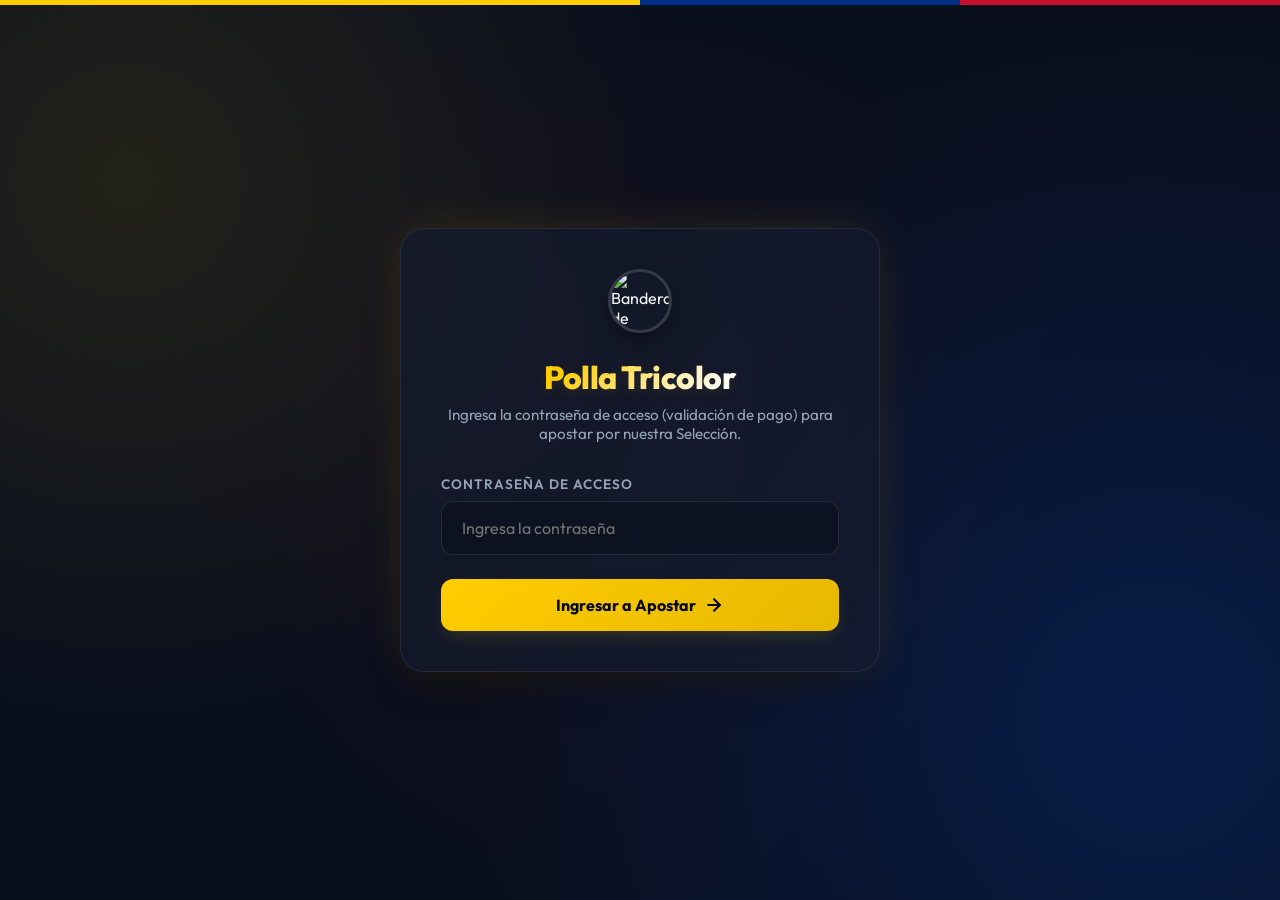
==== app.html @ de03efac "Hide dashboard behind admin password gate Pnoriega_123 and show success card on bet entry" ====
<!DOCTYPE html>
<html lang="es">
<head>
  <meta charset="UTF-8">
  <meta name="viewport" content="width=device-width, initial-scale=1.0">
  <title>Registra tu Pronóstico - Polla Tricolor</title>
  <link rel="stylesheet" href="css/style.css">
  <meta name="description" content="Ingresa tu marcador para el partido Colombia vs. Uzbekistán en la polla oficial.">
  <style>
    /* Estilos específicos para la tarjeta de pronóstico */
    .vs-badge {
      background: linear-gradient(135deg, var(--col-yellow) 0%, var(--col-red) 100%);
      color: #05070f;
      padding: 0.25rem 0.75rem;
      border-radius: 9999px;
      font-weight: 800;
      font-size: 0.8rem;
      text-transform: uppercase;
      box-shadow: 0 4px 10px rgba(255, 205, 0, 0.2);
    }
    .score-container {
      display: flex;
      justify-content: space-around;
      align-items: center;
      margin: 1.5rem 0;
      background: rgba(255, 255, 255, 0.02);
      padding: 1.5rem;
      border-radius: 16px;
      border: 1px solid rgba(255, 255, 255, 0.05);
    }
    .prediction-title {
      font-size: 0.85rem;
      font-weight: 700;
      color: var(--text-slate);
      text-transform: uppercase;
      letter-spacing: 1px;
      text-align: center;
      margin-bottom: 1rem;
    }
  </style>
</head>
<body>
  <!-- Header de Navegación -->
  <div class="app-header">
    <a href="index.html" class="btn-secondary">🔒 Salir</a>
    <a href="dashboard.html" class="btn-secondary">📊 Ver Resultados</a>
  </div>

  <div class="glass-card">
    <h1 class="title-patriotic" id="app-title">Tu Apuesta</h1>
    <p class="subtitle" id="app-subtitle">Ingresa tus datos y pronostica el marcador final de hoy.</p>
    
    <!-- Contenedor del Formulario principal -->
    <div id="bet-content-container">
      <!-- Tarjeta del Partido -->
      <div class="match-card">
        <div class="team">
          <img src="https://flagcdn.com/w160/co.png" alt="Bandera de Colombia" class="team-flag">
          <span class="team-name">Colombia</span>
        </div>
        <div class="vs-badge">VS</div>
        <div class="team">
          <img src="https://flagcdn.com/w160/uz.png" alt="Bandera de Uzbekistán" class="team-flag">
          <span class="team-name">Uzbekistán</span>
        </div>
      </div>

      <!-- Formulario del Apostador -->
      <form id="bet-form">
        <div class="input-group">
          <label for="fullname" class="input-label">Nombre Completo</label>
          <input 
            type="text" 
            id="fullname" 
            class="input-field" 
            placeholder="Escribe tu nombre y apellido" 
            required
          >
        </div>

        <div class="prediction-title">Pronóstico del Marcador</div>
        <div class="score-container">
          <div class="team-prediction">
            <input 
              type="number" 
              id="goals-col" 
              class="input-field score-input" 
              min="0" 
              max="20" 
              placeholder="0" 
              required
            >
            <div style="font-size: 0.75rem; text-align: center; margin-top: 0.5rem; color: var(--text-slate);">Goles COL</div>
          </div>
          
          <div class="score-divider">:</div>
          
          <div class="team-prediction">
            <input 
              type="number" 
              id="goals-uzb" 
              class="input-field score-input" 
              min="0" 
              max="20" 
              placeholder="0" 
              required
            >
            <div style="font-size: 0.75rem; text-align: center; margin-top: 0.5rem; color: var(--text-slate);">Goles UZB</div>
          </div>
        </div>

        <button type="submit" class="btn-primary" id="submit-btn">
          <span>Enviar Pronóstico</span>
          <svg xmlns="http://www.w3.org/2000/svg" width="20" height="20" viewBox="0 0 24 24" fill="none" stroke="currentColor" stroke-width="2.5" stroke-linecap="round" stroke-linejoin="round"><path d="M22 2L11 13M22 2l-7 20-4-9-9-4 20-7z"/></svg>
        </button>
      </form>
    </div>

    <!-- Contenedor del éxito, oculto inicialmente -->
    <div id="success-card" style="display: none; text-align: center; padding: 1rem 0;">
      <div style="font-size: 3.5rem; margin-bottom: 1rem; filter: drop-shadow(0 0 10px rgba(255, 205, 0, 0.3));">🏆</div>
      <h2 class="title-patriotic" style="font-size: 1.6rem; margin-bottom: 0.5rem;">¡Pronóstico Registrado!</h2>
      <p style="color: var(--text-slate); font-size: 0.9rem; margin-bottom: 1.5rem; line-height: 1.4;">
        Tu apuesta para el partido <strong style="color: var(--col-yellow);">Colombia vs. Uzbekistán</strong> ha sido guardada correctamente en el sistema.
      </p>
      
      <div style="background: rgba(10, 15, 29, 0.4); border: 1px solid rgba(255, 255, 255, 0.05); padding: 1.25rem; border-radius: 16px; margin-bottom: 2rem; box-shadow: inset 0 2px 4px rgba(0,0,0,0.3);">
        <span style="display:block; font-size:0.75rem; color:var(--text-slate); text-transform:uppercase; letter-spacing:1px; font-weight:600; margin-bottom:0.25rem;">Apostador</span>
        <span id="summary-name" style="display:block; font-size: 1.1rem; font-weight:700; color:var(--text-white);"></span>
        
        <div style="width: 40px; height: 1px; background: rgba(255,255,255,0.1); margin: 0.75rem auto;"></div>
        
        <span style="display:block; font-size:0.75rem; color:var(--text-slate); text-transform:uppercase; letter-spacing:1px; font-weight:600; margin-bottom:0.25rem;">Marcador Apostado</span>
        <span id="summary-score" style="display:block; font-size:2.2rem; font-weight:800; color:var(--col-yellow); text-shadow: 0 0 10px rgba(255,205,0,0.2);"></span>
      </div>
      
      <button onclick="window.location.reload()" class="btn-primary" style="margin-top: 0.5rem;">
        <span>Registrar Otra Apuesta</span>
      </button>
    </div>
  </div>

  <!-- Componente de Notificación -->
  <div class="notification" id="notification">
    <div style="background: rgba(255, 205, 0, 0.2); border-radius: 50%; width: 32px; height: 32px; display: flex; align-items: center; justify-content: center;">
      ⚽
    </div>
    <div>
      <h4 style="font-size: 0.9rem; font-weight: 700; color: #fff;" id="notif-title">¡Apuesta Registrada!</h4>
      <p style="font-size: 0.75rem; color: var(--text-slate);" id="notif-msg">Tu pronóstico se ha guardado correctamente.</p>
    </div>
  </div>

  <script>
    // Seguridad: Bloquear acceso si no está autorizado
    if (sessionStorage.getItem('authorized') !== 'true') {
      window.location.href = 'index.html';
    }

    const betForm = document.getElementById('bet-form');
    const fullnameInput = document.getElementById('fullname');
    const goalsColInput = document.getElementById('goals-col');
    const goalsUzbInput = document.getElementById('goals-uzb');
    const notification = document.getElementById('notification');
    const submitBtn = document.getElementById('submit-btn');

    // Función auxiliar para calcular ganador
    function calcularGanador(golesCol, golesUzb) {
      if (golesCol > golesUzb) return "Colombia";
      if (golesUzb > golesCol) return "Uzbekistán";
      return "Empate";
    }

    // --- ESQUELETO DE INTEGRACIÓN SERVERLESS ---
    // Esta función maneja la persistencia. Inicialmente almacena en localStorage para pruebas
    // y deja lista la estructura para conectar a Supabase/Firebase.
    async function guardarApuestaEnBaseDeDatos(apuestaData) {
      console.log("Preparando envío de datos a la base de datos Serverless:", apuestaData);
      
      // 1. Simulación de persistencia local (Offline First)
      let apuestasLocales = JSON.parse(localStorage.getItem('apuestas_tricolor') || '[]');
      apuestasLocales.push(apuestaData);
      localStorage.setItem('apuestas_tricolor', JSON.stringify(apuestasLocales));
      
      // 2. Esqueleto listo para producción (Firebase / Supabase)
      /*
      try {
        // Ejemplo Supabase:
        // const { data, error } = await supabase.from('apuestas').insert([apuestaData]);
        // if (error) throw error;
        
        // Ejemplo Firebase Firestore:
        // await db.collection('apuestas').add(apuestaData);
      } catch (err) {
        console.error("Error al persistir en el servidor:", err);
      }
      */
      
      return true; // Simulación exitosa
    }

    betForm.addEventListener('submit', async (e) => {
      e.preventDefault();
      
      const golesCol = parseInt(goalsColInput.value);
      const golesUzb = parseInt(goalsUzbInput.value);
      const ganador = calcularGanador(golesCol, golesUzb);
      
      const apuestaData = {
        nombre_apostador: fullnameInput.value.trim(),
        pronostico: {
          goles_colombia: golesCol,
          goles_uzbekistan: golesUzb,
          ganador: ganador
        },
        fecha_apuesta: new Date().toISOString()
      };

      // Deshabilitar botón durante el envío
      submitBtn.disabled = true;
      submitBtn.style.opacity = '0.7';
      submitBtn.querySelector('span').innerText = 'Guardando...';

      try {
        await guardarApuestaEnBaseDeDatos(apuestaData);
        
        // Mostrar notificación de éxito
        notification.classList.add('show');
        
        // Cargar los datos en la tarjeta de resumen
        document.getElementById('summary-name').innerText = apuestaData.nombre_apostador;
        document.getElementById('summary-score').innerText = `${golesCol} - ${golesUzb}`;

        // Limpiar formulario
        betForm.reset();

        // Transición a pantalla de éxito
        setTimeout(() => {
          notification.classList.remove('show');
          submitBtn.disabled = false;
          submitBtn.style.opacity = '1';
          submitBtn.querySelector('span').innerText = 'Enviar Pronóstico';
          
          // Ocultar contenido del formulario y mostrar tarjeta de éxito
          document.getElementById('app-title').style.display = 'none';
          document.getElementById('app-subtitle').style.display = 'none';
          document.getElementById('bet-content-container').style.display = 'none';
          document.getElementById('success-card').style.display = 'block';
        }, 1500);

      } catch (error) {
        console.error(error);
        alert("Ocurrió un error al guardar tu apuesta. Inténtalo de nuevo.");
        submitBtn.disabled = false;
        submitBtn.style.opacity = '1';
        submitBtn.querySelector('span').innerText = 'Enviar Pronóstico';
      }
    });
  </script>
</body>
</html>
---- css/style.css ----
@import url('https://fonts.googleapis.com/css2?family=Outfit:wght@300;400;500;600;700;800&display=swap');

:root {
  --bg-dark: #0a0f1d;
  --bg-card: rgba(20, 27, 45, 0.75);
  --border-glow: rgba(255, 255, 255, 0.08);
  
  /* Paleta Patria de Colombia (Ajustada para diseño premium) */
  --col-yellow: #FFCD00;
  --col-blue: #003087;
  --col-red: #C8102E;
  
  /* Variantes translúcidas y glows */
  --yellow-glow: rgba(255, 205, 0, 0.2);
  --yellow-light: rgba(255, 205, 0, 0.1);
  --blue-glow: rgba(0, 48, 135, 0.4);
  --red-glow: rgba(200, 16, 46, 0.3);
  
  --text-white: #f8fafc;
  --text-slate: #94a3b8;
  --text-muted: #64748b;
  
  --transition: all 0.3s cubic-bezier(0.4, 0, 0.2, 1);
}

* {
  margin: 0;
  padding: 0;
  box-sizing: border-box;
  font-family: 'Outfit', sans-serif;
}

body {
  background-color: var(--bg-dark);
  color: var(--text-white);
  min-height: 100vh;
  display: flex;
  flex-direction: column;
  align-items: center;
  justify-content: center;
  overflow-x: hidden;
  position: relative;
  background-image: 
    radial-gradient(circle at 10% 20%, var(--yellow-light) 0%, transparent 40%),
    radial-gradient(circle at 90% 80%, var(--blue-glow) 0%, transparent 50%),
    radial-gradient(circle at 50% 50%, rgba(200, 16, 46, 0.05) 0%, transparent 60%);
  background-attachment: fixed;
}

/* Decoraciones patrias de fondo */
body::before {
  content: '';
  position: absolute;
  top: 0;
  left: 0;
  right: 0;
  height: 5px;
  background: linear-gradient(to right, var(--col-yellow) 0%, var(--col-yellow) 50%, var(--col-blue) 50%, var(--col-blue) 75%, var(--col-red) 75%, var(--col-red) 100%);
  z-index: 10;
}

/* Contenedor tipo Glassmorphism */
.glass-card {
  background: var(--bg-card);
  backdrop-filter: blur(16px);
  -webkit-backdrop-filter: blur(16px);
  border: 1px solid var(--border-glow);
  border-radius: 24px;
  padding: 2.5rem;
  width: 100%;
  max-width: 480px;
  box-shadow: 
    0 20px 40px -15px rgba(0, 0, 0, 0.5),
    0 0 50px -10px var(--yellow-glow);
  position: relative;
  overflow: hidden;
  transition: var(--transition);
}

.glass-card::after {
  content: '';
  position: absolute;
  top: 0;
  left: -100%;
  width: 100%;
  height: 100%;
  background: linear-gradient(
    90deg,
    transparent,
    rgba(255, 255, 255, 0.05),
    transparent
  );
  transition: 0.5s;
}

.glass-card:hover::after {
  left: 100%;
}

/* Títulos y textos */
.title-patriotic {
  font-size: 2rem;
  font-weight: 800;
  text-align: center;
  margin-bottom: 0.5rem;
  background: linear-gradient(135deg, var(--col-yellow) 30%, #fff 70%);
  -webkit-background-clip: text;
  -webkit-text-fill-color: transparent;
  text-shadow: 0 4px 12px rgba(255, 205, 0, 0.1);
  letter-spacing: -0.5px;
}

.subtitle {
  color: var(--text-slate);
  text-align: center;
  font-size: 0.95rem;
  margin-bottom: 2rem;
}

/* Inputs Premium */
.input-group {
  margin-bottom: 1.5rem;
  position: relative;
}

.input-label {
  display: block;
  font-size: 0.85rem;
  font-weight: 600;
  color: var(--text-slate);
  margin-bottom: 0.5rem;
  text-transform: uppercase;
  letter-spacing: 1px;
}

.input-field {
  width: 100%;
  background: rgba(10, 15, 29, 0.6);
  border: 1px solid rgba(255, 255, 255, 0.1);
  border-radius: 12px;
  padding: 1rem 1.25rem;
  color: var(--text-white);
  font-size: 1rem;
  outline: none;
  transition: var(--transition);
}

.input-field:focus {
  border-color: var(--col-yellow);
  box-shadow: 0 0 15px rgba(255, 205, 0, 0.15);
  background: rgba(10, 15, 29, 0.85);
}

/* Botones con efectos patrios */
.btn-primary {
  width: 100%;
  background: linear-gradient(135deg, var(--col-yellow) 0%, #E6B800 100%);
  color: #05070f;
  border: none;
  border-radius: 12px;
  padding: 1rem;
  font-size: 1rem;
  font-weight: 700;
  cursor: pointer;
  transition: var(--transition);
  box-shadow: 0 8px 20px -6px var(--yellow-glow);
  display: flex;
  align-items: center;
  justify-content: center;
  gap: 0.5rem;
}

.btn-primary:hover {
  transform: translateY(-2px);
  box-shadow: 0 12px 24px -4px var(--yellow-glow);
  filter: brightness(1.1);
}

.btn-primary:active {
  transform: translateY(0);
}

/* Animaciones de Error */
.error-msg {
  color: #ef4444;
  font-size: 0.85rem;
  margin-top: 0.5rem;
  display: none;
  animation: shake 0.3s ease-in-out;
}

@keyframes shake {
  0%, 100% { transform: translateX(0); }
  25% { transform: translateX(-6px); }
  75% { transform: translateX(6px); }
}

/* Bandera de Colombia circular */
.flag-container {
  width: 64px;
  height: 64px;
  border-radius: 50%;
  overflow: hidden;
  border: 3px solid rgba(255, 255, 255, 0.15);
  box-shadow: 0 8px 16px rgba(0, 0, 0, 0.3);
  margin: 0 auto 1.5rem auto;
  display: flex;
  justify-content: center;
  align-items: center;
}

.flag-img {
  width: 100%;
  height: 100%;
  object-fit: cover;
}

/* Estilo del Partido */
.match-card {
  display: flex;
  align-items: center;
  justify-content: space-between;
  background: rgba(10, 15, 29, 0.5);
  border: 1px solid rgba(255, 255, 255, 0.05);
  border-radius: 16px;
  padding: 1.5rem;
  margin-bottom: 2rem;
}

.team {
  display: flex;
  flex-direction: column;
  align-items: center;
  flex: 1;
}

.team-flag {
  width: 48px;
  height: 48px;
  border-radius: 50%;
  object-fit: cover;
  border: 2px solid rgba(255, 255, 255, 0.1);
  margin-bottom: 0.5rem;
}

.team-name {
  font-size: 0.9rem;
  font-weight: 700;
  text-align: center;
  color: var(--text-white);
}

.vs {
  font-size: 1.2rem;
  font-weight: 800;
  color: var(--col-yellow);
  padding: 0 1rem;
}

/* Pronóstico Marcador */
.score-inputs {
  display: flex;
  align-items: center;
  justify-content: center;
  gap: 1rem;
  margin-bottom: 1.5rem;
}

.score-input {
  width: 60px;
  height: 60px;
  font-size: 1.8rem;
  text-align: center;
  font-weight: 700;
  border-radius: 12px;
  padding: 0;
  line-height: 60px;
}

/* Ocultar flechas incrementales (spinners) en inputs numéricos */
.score-input::-webkit-outer-spin-button,
.score-input::-webkit-inner-spin-button {
  -webkit-appearance: none;
  margin: 0;
}

.score-input[type=number] {
  -moz-appearance: textfield;
}

.score-divider {
  font-size: 1.5rem;
  font-weight: 700;
  color: var(--text-slate);
}

/* Header para app.html y dashboard.html */
.app-header {
  position: absolute;
  top: 1.5rem;
  right: 1.5rem;
  display: flex;
  gap: 1rem;
}

.btn-secondary {
  background: rgba(255, 255, 255, 0.05);
  color: var(--text-white);
  border: 1px solid rgba(255, 255, 255, 0.1);
  padding: 0.5rem 1rem;
  border-radius: 8px;
  font-size: 0.85rem;
  font-weight: 600;
  cursor: pointer;
  transition: var(--transition);
  text-decoration: none;
}

.btn-secondary:hover {
  background: rgba(255, 255, 255, 0.15);
  border-color: rgba(255, 255, 255, 0.2);
}

/* Alertas de Notificación */
.notification {
  position: fixed;
  bottom: 2rem;
  right: 2rem;
  background: var(--bg-card);
  border-left: 4px solid var(--col-yellow);
  padding: 1rem 1.5rem;
  border-radius: 8px;
  box-shadow: 0 10px 30px rgba(0,0,0,0.5);
  display: flex;
  align-items: center;
  gap: 0.75rem;
  transform: translateY(150%);
  transition: transform 0.4s cubic-bezier(0.175, 0.885, 0.32, 1.275);
  z-index: 100;
}

.notification.show {
  transform: translateY(0);
}
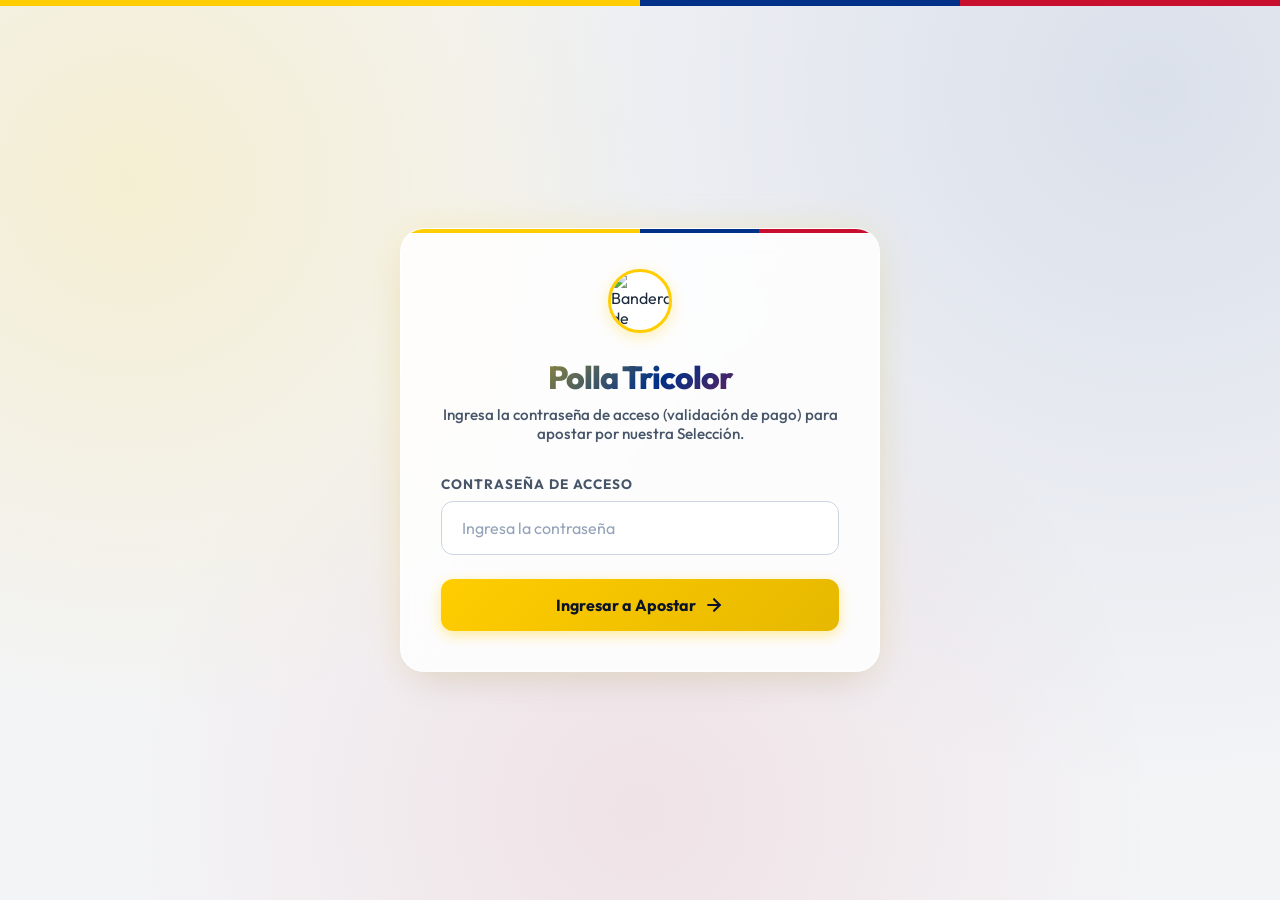
==== commit aa1331f9: "Actualizacion partido contra Congo, contrasena Col_123, mejoras PDF e interfaz clara tricolor" ====
--- a/app.html
+++ b/app.html
@@ -5,7 +5,10 @@
   <meta name="viewport" content="width=device-width, initial-scale=1.0">
   <title>Registra tu Pronóstico - Polla Tricolor</title>
   <link rel="stylesheet" href="css/style.css">
-  <meta name="description" content="Ingresa tu marcador para el partido Colombia vs. Uzbekistán en la polla oficial.">
+  <meta name="description" content="Ingresa tu marcador para el partido Colombia vs. República del Congo en la polla oficial.">
+  <!-- Supabase CDN y configuración -->
+  <script src="https://cdn.jsdelivr.net/npm/@supabase/supabase-js@2"></script>
+  <script src="js/config.js"></script>
   <style>
     /* Estilos específicos para la tarjeta de pronóstico */
     .vs-badge {
@@ -60,8 +63,8 @@
         </div>
         <div class="vs-badge">VS</div>
         <div class="team">
-          <img src="https://flagcdn.com/w160/uz.png" alt="Bandera de Uzbekistán" class="team-flag">
-          <span class="team-name">Uzbekistán</span>
+          <img src="https://flagcdn.com/w160/cg.png" alt="Bandera de República del Congo" class="team-flag">
+          <span class="team-name">República del Congo</span>
         </div>
       </div>
 
@@ -98,14 +101,14 @@
           <div class="team-prediction">
             <input 
               type="number" 
-              id="goals-uzb" 
+              id="goals-cgo" 
               class="input-field score-input" 
               min="0" 
               max="20" 
               placeholder="0" 
               required
             >
-            <div style="font-size: 0.75rem; text-align: center; margin-top: 0.5rem; color: var(--text-slate);">Goles UZB</div>
+            <div style="font-size: 0.75rem; text-align: center; margin-top: 0.5rem; color: var(--text-slate);">Goles Congo</div>
           </div>
         </div>
 
@@ -121,7 +124,7 @@
       <div style="font-size: 3.5rem; margin-bottom: 1rem; filter: drop-shadow(0 0 10px rgba(255, 205, 0, 0.3));">🏆</div>
       <h2 class="title-patriotic" style="font-size: 1.6rem; margin-bottom: 0.5rem;">¡Pronóstico Registrado!</h2>
       <p style="color: var(--text-slate); font-size: 0.9rem; margin-bottom: 1.5rem; line-height: 1.4;">
-        Tu apuesta para el partido <strong style="color: var(--col-yellow);">Colombia vs. Uzbekistán</strong> ha sido guardada correctamente en el sistema.
+        Tu apuesta para el partido <strong style="color: var(--col-yellow);">Colombia vs. República del Congo</strong> ha sido guardada correctamente en el sistema.
       </p>
       
       <div style="background: rgba(10, 15, 29, 0.4); border: 1px solid rgba(255, 255, 255, 0.05); padding: 1.25rem; border-radius: 16px; margin-bottom: 2rem; box-shadow: inset 0 2px 4px rgba(0,0,0,0.3);">
@@ -157,60 +160,60 @@
       window.location.href = 'index.html';
     }
 
+    // Inicializar Supabase si está configurado en js/config.js
+    let supabaseClient = null;
+    if (typeof SUPABASE_URL !== 'undefined' && SUPABASE_URL !== 'TU_SUPABASE_URL_AQUI' && SUPABASE_URL !== '') {
+      supabaseClient = supabase.createClient(SUPABASE_URL, SUPABASE_ANON_KEY);
+    } else {
+      console.warn("Supabase no configurado en js/config.js. Usando LocalStorage local.");
+    }
+
     const betForm = document.getElementById('bet-form');
     const fullnameInput = document.getElementById('fullname');
     const goalsColInput = document.getElementById('goals-col');
-    const goalsUzbInput = document.getElementById('goals-uzb');
+    const goalsCgoInput = document.getElementById('goals-cgo');
     const notification = document.getElementById('notification');
     const submitBtn = document.getElementById('submit-btn');
 
     // Función auxiliar para calcular ganador
-    function calcularGanador(golesCol, golesUzb) {
-      if (golesCol > golesUzb) return "Colombia";
-      if (golesUzb > golesCol) return "Uzbekistán";
+    function calcularGanador(golesCol, golesCgo) {
+      if (golesCol > golesCgo) return "Colombia";
+      if (golesCgo > golesCol) return "República del Congo";
       return "Empate";
     }
 
-    // --- ESQUELETO DE INTEGRACIÓN SERVERLESS ---
-    // Esta función maneja la persistencia. Inicialmente almacena en localStorage para pruebas
-    // y deja lista la estructura para conectar a Supabase/Firebase.
+    // --- PERSISTENCIA SERVERLESS / LOCAL ---
     async function guardarApuestaEnBaseDeDatos(apuestaData) {
-      console.log("Preparando envío de datos a la base de datos Serverless:", apuestaData);
-      
-      // 1. Simulación de persistencia local (Offline First)
-      let apuestasLocales = JSON.parse(localStorage.getItem('apuestas_tricolor') || '[]');
-      apuestasLocales.push(apuestaData);
-      localStorage.setItem('apuestas_tricolor', JSON.stringify(apuestasLocales));
-      
-      // 2. Esqueleto listo para producción (Firebase / Supabase)
-      /*
-      try {
-        // Ejemplo Supabase:
-        // const { data, error } = await supabase.from('apuestas').insert([apuestaData]);
-        // if (error) throw error;
-        
-        // Ejemplo Firebase Firestore:
-        // await db.collection('apuestas').add(apuestaData);
-      } catch (err) {
-        console.error("Error al persistir en el servidor:", err);
+      if (supabaseClient) {
+        console.log("Enviando apuesta a Supabase:", apuestaData);
+        const { error } = await supabaseClient
+          .from('apuestas')
+          .insert([apuestaData]);
+        if (error) {
+          console.error("Error en Supabase:", error);
+          throw error;
+        }
+      } else {
+        // Fallback a LocalStorage local
+        let apuestasLocales = JSON.parse(localStorage.getItem('apuestas_tricolor') || '[]');
+        apuestasLocales.push(apuestaData);
+        localStorage.setItem('apuestas_tricolor', JSON.stringify(apuestasLocales));
       }
-      */
-      
-      return true; // Simulación exitosa
+      return true;
     }
 
     betForm.addEventListener('submit', async (e) => {
       e.preventDefault();
       
       const golesCol = parseInt(goalsColInput.value);
-      const golesUzb = parseInt(goalsUzbInput.value);
-      const ganador = calcularGanador(golesCol, golesUzb);
+      const golesCgo = parseInt(goalsCgoInput.value);
+      const ganador = calcularGanador(golesCol, golesCgo);
       
       const apuestaData = {
         nombre_apostador: fullnameInput.value.trim(),
         pronostico: {
           goles_colombia: golesCol,
-          goles_uzbekistan: golesUzb,
+          goles_congo: golesCgo,
           ganador: ganador
         },
         fecha_apuesta: new Date().toISOString()
@@ -229,7 +232,7 @@
         
         // Cargar los datos en la tarjeta de resumen
         document.getElementById('summary-name').innerText = apuestaData.nombre_apostador;
-        document.getElementById('summary-score').innerText = `${golesCol} - ${golesUzb}`;
+        document.getElementById('summary-score').innerText = `${golesCol} - ${golesCgo}`;
 
         // Limpiar formulario
         betForm.reset();
--- a/css/style.css
+++ b/css/style.css
@@ -342,3 +342,134 @@
 .notification.show {
   transform: translateY(0);
 }
+
+/* ==========================================
+   ESTILOS PREMIUM PANTALLA DE INGRESO (LIGHT THEME TRICOLOR)
+   ========================================== */
+
+/* Fondo claro y degradados sutiles con colores patrios (Amarillo, Azul, Rojo) */
+body.login-page {
+  background-color: #f3f4f6;
+  color: #1e293b;
+  background-image: 
+    radial-gradient(circle at 10% 20%, rgba(255, 205, 0, 0.15) 0%, transparent 40%),
+    radial-gradient(circle at 90% 10%, rgba(0, 48, 135, 0.1) 0%, transparent 50%),
+    radial-gradient(circle at 50% 90%, rgba(200, 16, 46, 0.08) 0%, transparent 50%);
+  background-attachment: fixed;
+}
+
+/* Decoración superior con franjas tricolor definidas en el body */
+body.login-page::before {
+  height: 6px;
+  background: linear-gradient(to right, 
+    #FFCD00 0%, #FFCD00 50%, 
+    #003087 50%, #003087 75%, 
+    #C8102E 75%, #C8102E 100%
+  );
+}
+
+/* Tarjeta de Login (Glassmorphism sobre fondo claro) */
+body.login-page .glass-card {
+  background: rgba(255, 255, 255, 0.85);
+  border: 1px solid rgba(255, 255, 255, 0.6);
+  box-shadow: 
+    0 20px 40px -15px rgba(15, 23, 42, 0.1),
+    0 0 40px -5px rgba(255, 205, 0, 0.2);
+  color: #1e293b;
+}
+
+/* Efecto brillo al pasar por la tarjeta */
+body.login-page .glass-card::after {
+  background: linear-gradient(
+    90deg,
+    transparent,
+    rgba(255, 255, 255, 0.4),
+    transparent
+  );
+}
+
+/* Línea decorativa tricolor integrada en la parte superior de la tarjeta */
+body.login-page .glass-card::before {
+  content: '';
+  position: absolute;
+  top: 0;
+  left: 0;
+  right: 0;
+  height: 4px;
+  background: linear-gradient(to right, 
+    var(--col-yellow) 0%, var(--col-yellow) 50%, 
+    var(--col-blue) 50%, var(--col-blue) 75%, 
+    var(--col-red) 75%, var(--col-red) 100%
+  );
+  z-index: 5;
+}
+
+/* Título patriótico con degradado en los colores de la bandera */
+body.login-page .title-patriotic {
+  background: linear-gradient(135deg, #FFCD00 0%, #003087 55%, #C8102E 100%);
+  -webkit-background-clip: text;
+  -webkit-text-fill-color: transparent;
+  text-shadow: none;
+  font-weight: 800;
+  letter-spacing: -1px;
+}
+
+/* Subtítulo */
+body.login-page .subtitle {
+  color: #475569;
+  font-weight: 500;
+}
+
+/* Contenedor de la bandera en el login */
+body.login-page .flag-container {
+  border: 3px solid #FFCD00;
+  box-shadow: 0 4px 15px rgba(255, 205, 0, 0.3);
+  background-color: #fff;
+}
+
+/* Campo de entrada */
+body.login-page .input-label {
+  color: #475569;
+  font-weight: 700;
+}
+
+body.login-page .input-field {
+  background: #ffffff;
+  border: 1.5px solid #cbd5e1;
+  color: #0f172a;
+}
+
+body.login-page .input-field::placeholder {
+  color: #94a3b8;
+}
+
+body.login-page .input-field:focus {
+  border-color: #003087;
+  box-shadow: 0 0 0 3px rgba(0, 48, 135, 0.15);
+  background: #ffffff;
+}
+
+body.login-page .input-field.error-border {
+  border-color: #ef4444;
+  box-shadow: 0 0 0 3px rgba(239, 68, 68, 0.15);
+}
+
+/* Botón de Ingreso */
+body.login-page .btn-primary {
+  background: linear-gradient(135deg, #FFCD00 0%, #E6B800 100%);
+  color: #0b1329;
+  border: none;
+  font-weight: 700;
+  box-shadow: 0 4px 14px rgba(255, 205, 0, 0.4);
+}
+
+body.login-page .btn-primary:hover {
+  transform: translateY(-2px);
+  background: linear-gradient(135deg, #FFE066 0%, #FFCD00 100%);
+  box-shadow: 0 8px 20px rgba(255, 205, 0, 0.5);
+}
+
+body.login-page .btn-primary svg {
+  stroke: #0b1329;
+}
+
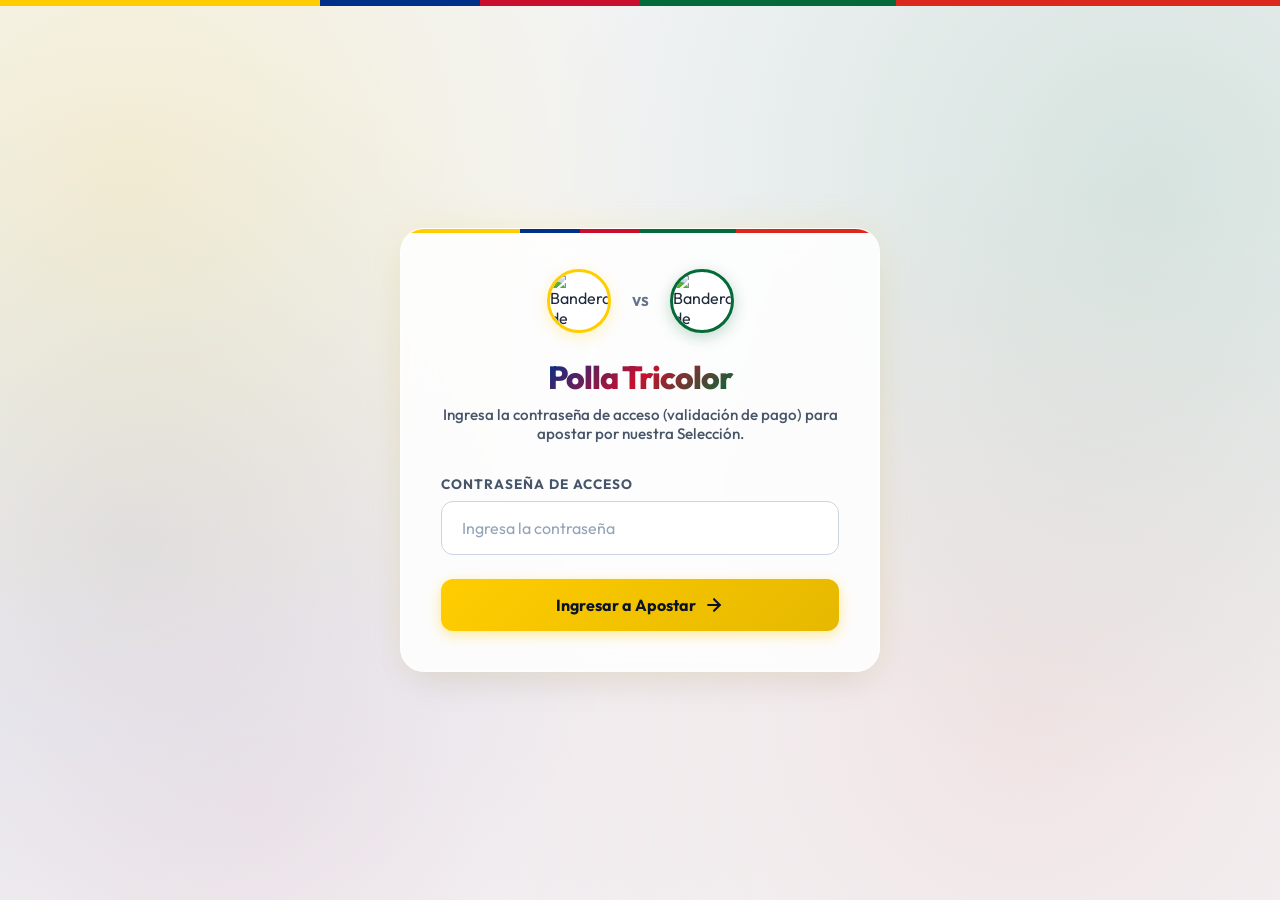
==== commit b56e87a4: "Actualizar contrincante a Portugal, nueva contrasena y combinacion visual de banderas" ====
--- a/app.html
+++ b/app.html
@@ -5,7 +5,7 @@
   <meta name="viewport" content="width=device-width, initial-scale=1.0">
   <title>Registra tu Pronóstico - Polla Tricolor</title>
   <link rel="stylesheet" href="css/style.css">
-  <meta name="description" content="Ingresa tu marcador para el partido Colombia vs. República del Congo en la polla oficial.">
+  <meta name="description" content="Ingresa tu marcador para el partido Colombia vs. Portugal en la polla oficial.">
   <!-- Supabase CDN y configuración -->
   <script src="https://cdn.jsdelivr.net/npm/@supabase/supabase-js@2"></script>
   <script src="js/config.js"></script>
@@ -63,8 +63,8 @@
         </div>
         <div class="vs-badge">VS</div>
         <div class="team">
-          <img src="https://flagcdn.com/w160/cg.png" alt="Bandera de República del Congo" class="team-flag">
-          <span class="team-name">República del Congo</span>
+          <img src="https://flagcdn.com/w160/pt.png" alt="Bandera de Portugal" class="team-flag">
+          <span class="team-name">Portugal</span>
         </div>
       </div>
 
@@ -101,14 +101,14 @@
           <div class="team-prediction">
             <input 
               type="number" 
-              id="goals-cgo" 
+              id="goals-por" 
               class="input-field score-input" 
               min="0" 
               max="20" 
               placeholder="0" 
               required
             >
-            <div style="font-size: 0.75rem; text-align: center; margin-top: 0.5rem; color: var(--text-slate);">Goles Congo</div>
+            <div style="font-size: 0.75rem; text-align: center; margin-top: 0.5rem; color: var(--text-slate);">Goles Portugal</div>
           </div>
         </div>
 
@@ -124,7 +124,7 @@
       <div style="font-size: 3.5rem; margin-bottom: 1rem; filter: drop-shadow(0 0 10px rgba(255, 205, 0, 0.3));">🏆</div>
       <h2 class="title-patriotic" style="font-size: 1.6rem; margin-bottom: 0.5rem;">¡Pronóstico Registrado!</h2>
       <p style="color: var(--text-slate); font-size: 0.9rem; margin-bottom: 1.5rem; line-height: 1.4;">
-        Tu apuesta para el partido <strong style="color: var(--col-yellow);">Colombia vs. República del Congo</strong> ha sido guardada correctamente en el sistema.
+        Tu apuesta para el partido <strong style="color: var(--col-yellow);">Colombia vs. Portugal</strong> ha sido guardada correctamente en el sistema.
       </p>
       
       <div style="background: rgba(10, 15, 29, 0.4); border: 1px solid rgba(255, 255, 255, 0.05); padding: 1.25rem; border-radius: 16px; margin-bottom: 2rem; box-shadow: inset 0 2px 4px rgba(0,0,0,0.3);">
@@ -171,14 +171,14 @@
     const betForm = document.getElementById('bet-form');
     const fullnameInput = document.getElementById('fullname');
     const goalsColInput = document.getElementById('goals-col');
-    const goalsCgoInput = document.getElementById('goals-cgo');
+    const goalsCgoInput = document.getElementById('goals-por');
     const notification = document.getElementById('notification');
     const submitBtn = document.getElementById('submit-btn');
 
     // Función auxiliar para calcular ganador
-    function calcularGanador(golesCol, golesCgo) {
-      if (golesCol > golesCgo) return "Colombia";
-      if (golesCgo > golesCol) return "República del Congo";
+    function calcularGanador(golesCol, golesPor) {
+      if (golesCol > golesPor) return "Colombia";
+      if (golesPor > golesCol) return "Portugal";
       return "Empate";
     }
 
@@ -206,14 +206,15 @@
       e.preventDefault();
       
       const golesCol = parseInt(goalsColInput.value);
-      const golesCgo = parseInt(goalsCgoInput.value);
-      const ganador = calcularGanador(golesCol, golesCgo);
+      const golesPor = parseInt(goalsCgoInput.value);
+      const ganador = calcularGanador(golesCol, golesPor);
       
       const apuestaData = {
         nombre_apostador: fullnameInput.value.trim(),
         pronostico: {
           goles_colombia: golesCol,
-          goles_congo: golesCgo,
+          goles_congo: golesPor, // Compatibilidad bidireccional y registros previos en Supabase
+          goles_portugal: golesPor, // Nueva propiedad
           ganador: ganador
         },
         fecha_apuesta: new Date().toISOString()
--- a/css/style.css
+++ b/css/style.css
@@ -9,6 +9,12 @@
   --col-yellow: #FFCD00;
   --col-blue: #003087;
   --col-red: #C8102E;
+  
+  /* Paleta de Portugal */
+  --portugal-green: #046A38;
+  --portugal-red: #DA291C;
+  --portugal-green-glow: rgba(4, 106, 56, 0.2);
+  --portugal-red-glow: rgba(218, 41, 28, 0.2);
   
   /* Variantes translúcidas y glows */
   --yellow-glow: rgba(255, 205, 0, 0.2);
@@ -195,7 +201,7 @@
   75% { transform: translateX(6px); }
 }
 
-/* Bandera de Colombia circular */
+/* Banderas circulares */
 .flag-container {
   width: 64px;
   height: 64px;
@@ -207,6 +213,29 @@
   display: flex;
   justify-content: center;
   align-items: center;
+}
+
+/* Contenedor de doble bandera */
+.flags-wrapper {
+  display: flex;
+  align-items: center;
+  justify-content: center;
+  gap: 0.75rem;
+  margin: 0 auto 1.5rem auto;
+}
+
+.flags-wrapper .flag-container {
+  margin: 0;
+}
+
+.flag-vs {
+  font-weight: 800;
+  font-size: 0.8rem;
+  color: #64748b;
+  background: rgba(255, 255, 255, 0.06);
+  padding: 0.25rem 0.5rem;
+  border-radius: 6px;
+  border: 1px solid rgba(255, 255, 255, 0.08);
 }
 
 .flag-img {
@@ -347,24 +376,28 @@
    ESTILOS PREMIUM PANTALLA DE INGRESO (LIGHT THEME TRICOLOR)
    ========================================== */
 
-/* Fondo claro y degradados sutiles con colores patrios (Amarillo, Azul, Rojo) */
+/* Fondo claro y degradados sutiles con colores de Colombia y Portugal */
 body.login-page {
   background-color: #f3f4f6;
   color: #1e293b;
   background-image: 
-    radial-gradient(circle at 10% 20%, rgba(255, 205, 0, 0.15) 0%, transparent 40%),
-    radial-gradient(circle at 90% 10%, rgba(0, 48, 135, 0.1) 0%, transparent 50%),
-    radial-gradient(circle at 50% 90%, rgba(200, 16, 46, 0.08) 0%, transparent 50%);
+    radial-gradient(circle at 10% 20%, rgba(255, 205, 0, 0.14) 0%, transparent 40%),
+    radial-gradient(circle at 10% 60%, rgba(0, 48, 135, 0.08) 0%, transparent 40%),
+    radial-gradient(circle at 20% 90%, rgba(200, 16, 46, 0.06) 0%, transparent 40%),
+    radial-gradient(circle at 90% 20%, rgba(4, 106, 56, 0.12) 0%, transparent 45%),
+    radial-gradient(circle at 80% 80%, rgba(218, 41, 28, 0.08) 0%, transparent 45%);
   background-attachment: fixed;
 }
 
-/* Decoración superior con franjas tricolor definidas en el body */
+/* Decoración superior con franjas combinadas de Colombia (50%) y Portugal (50%) */
 body.login-page::before {
   height: 6px;
   background: linear-gradient(to right, 
-    #FFCD00 0%, #FFCD00 50%, 
-    #003087 50%, #003087 75%, 
-    #C8102E 75%, #C8102E 100%
+    #FFCD00 0%, #FFCD00 25%, 
+    #003087 25%, #003087 37.5%, 
+    #C8102E 37.5%, #C8102E 50%,
+    #046A38 50%, #046A38 70%,
+    #DA291C 70%, #DA291C 100%
   );
 }
 
@@ -374,7 +407,7 @@
   border: 1px solid rgba(255, 255, 255, 0.6);
   box-shadow: 
     0 20px 40px -15px rgba(15, 23, 42, 0.1),
-    0 0 40px -5px rgba(255, 205, 0, 0.2);
+    0 0 40px -5px rgba(255, 205, 0, 0.15);
   color: #1e293b;
 }
 
@@ -388,7 +421,7 @@
   );
 }
 
-/* Línea decorativa tricolor integrada en la parte superior de la tarjeta */
+/* Línea decorativa combinada Colombia/Portugal integrada en la tarjeta */
 body.login-page .glass-card::before {
   content: '';
   position: absolute;
@@ -397,16 +430,18 @@
   right: 0;
   height: 4px;
   background: linear-gradient(to right, 
-    var(--col-yellow) 0%, var(--col-yellow) 50%, 
-    var(--col-blue) 50%, var(--col-blue) 75%, 
-    var(--col-red) 75%, var(--col-red) 100%
+    var(--col-yellow) 0%, var(--col-yellow) 25%, 
+    var(--col-blue) 25%, var(--col-blue) 37.5%, 
+    var(--col-red) 37.5%, var(--col-red) 50%,
+    var(--portugal-green) 50%, var(--portugal-green) 70%,
+    var(--portugal-red) 70%, var(--portugal-red) 100%
   );
   z-index: 5;
 }
 
-/* Título patriótico con degradado en los colores de la bandera */
+/* Título patriótico con degradado en los colores de ambas selecciones */
 body.login-page .title-patriotic {
-  background: linear-gradient(135deg, #FFCD00 0%, #003087 55%, #C8102E 100%);
+  background: linear-gradient(135deg, #FFCD00 0%, #003087 25%, #C8102E 50%, #046A38 75%, #DA291C 100%);
   -webkit-background-clip: text;
   -webkit-text-fill-color: transparent;
   text-shadow: none;
@@ -420,11 +455,26 @@
   font-weight: 500;
 }
 
-/* Contenedor de la bandera en el login */
-body.login-page .flag-container {
-  border: 3px solid #FFCD00;
-  box-shadow: 0 4px 15px rgba(255, 205, 0, 0.3);
+/* Estilos específicos de las banderas dentro del login para Colombia y Portugal */
+body.login-page .flags-wrapper .flag-container {
+  border: 3px solid rgba(255, 255, 255, 0.8);
+  box-shadow: 0 4px 15px rgba(0, 0, 0, 0.1);
   background-color: #fff;
+  transition: var(--transition);
+}
+
+body.login-page .flags-wrapper .flag-container:first-of-type {
+  border-color: #FFCD00;
+  box-shadow: 0 4px 15px rgba(255, 205, 0, 0.25);
+}
+
+body.login-page .flags-wrapper .flag-container:last-of-type {
+  border-color: #046A38;
+  box-shadow: 0 4px 15px rgba(4, 106, 56, 0.25);
+}
+
+body.login-page .flags-wrapper .flag-container:hover {
+  transform: scale(1.1);
 }
 
 /* Campo de entrada */
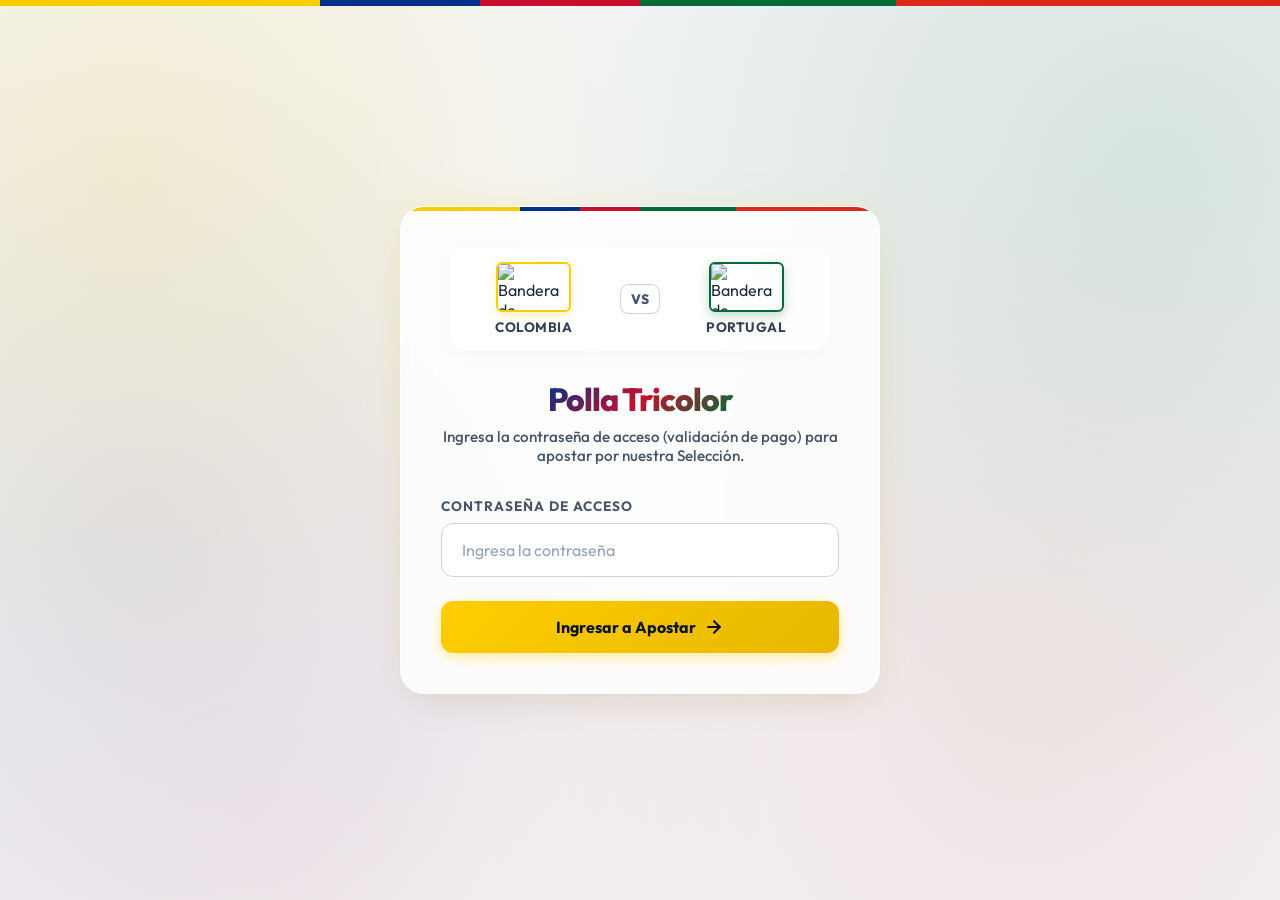
==== commit 9ea7b760: "Corregir ReferenceError en la tarjeta de resumen de app.html" ====
--- a/app.html
+++ b/app.html
@@ -233,7 +233,7 @@
         
         // Cargar los datos en la tarjeta de resumen
         document.getElementById('summary-name').innerText = apuestaData.nombre_apostador;
-        document.getElementById('summary-score').innerText = `${golesCol} - ${golesCgo}`;
+        document.getElementById('summary-score').innerText = `${golesCol} - ${golesPor}`;
 
         // Limpiar formulario
         betForm.reset();
--- a/css/style.css
+++ b/css/style.css
@@ -215,33 +215,91 @@
   align-items: center;
 }
 
-/* Contenedor de doble bandera */
-.flags-wrapper {
+/* Nuevo encabezado de partido con banderas alargadas y nombres */
+.match-header-login {
   display: flex;
   align-items: center;
   justify-content: center;
-  gap: 0.75rem;
-  margin: 0 auto 1.5rem auto;
-}
-
-.flags-wrapper .flag-container {
-  margin: 0;
-}
-
-.flag-vs {
+  gap: 1.5rem;
+  margin: 0 auto 1.75rem auto;
+  background: rgba(255, 255, 255, 0.03);
+  border: 1px solid rgba(255, 255, 255, 0.08);
+  padding: 0.85rem 1.25rem;
+  border-radius: 16px;
+  width: 100%;
+  max-width: 380px;
+}
+
+body.login-page .match-header-login {
+  background: rgba(255, 255, 255, 0.65);
+  border: 1px solid rgba(255, 255, 255, 0.8);
+  box-shadow: 0 4px 15px rgba(0, 0, 0, 0.03);
+}
+
+.team-login {
+  display: flex;
+  flex-direction: column;
+  align-items: center;
+  gap: 0.4rem;
+  flex: 1;
+}
+
+.flag-rect {
+  width: 75px;
+  height: 50px;
+  object-fit: cover;
+  border-radius: 6px;
+  box-shadow: 0 4px 10px rgba(0, 0, 0, 0.2);
+  border: 2px solid rgba(255, 255, 255, 0.15);
+  transition: var(--transition);
+}
+
+body.login-page .flag-rect {
+  border: 2px solid #ffffff;
+  box-shadow: 0 4px 10px rgba(0, 0, 0, 0.12);
+}
+
+body.login-page .team-login:first-of-type .flag-rect {
+  border-color: #FFCD00;
+  box-shadow: 0 4px 12px rgba(255, 205, 0, 0.25);
+}
+
+body.login-page .team-login:last-of-type .flag-rect {
+  border-color: #046A38;
+  box-shadow: 0 4px 12px rgba(4, 106, 56, 0.25);
+}
+
+.flag-rect:hover {
+  transform: translateY(-2px) scale(1.05);
+}
+
+.team-name-login {
+  font-size: 0.85rem;
+  font-weight: 700;
+  color: inherit;
+  text-transform: uppercase;
+  letter-spacing: 0.5px;
+}
+
+body.login-page .team-name-login {
+  color: #334155;
+}
+
+.vs-login {
   font-weight: 800;
-  font-size: 0.8rem;
-  color: #64748b;
+  font-size: 0.85rem;
+  color: var(--text-slate);
   background: rgba(255, 255, 255, 0.06);
-  padding: 0.25rem 0.5rem;
-  border-radius: 6px;
+  padding: 0.3rem 0.6rem;
+  border-radius: 8px;
   border: 1px solid rgba(255, 255, 255, 0.08);
 }
 
-.flag-img {
-  width: 100%;
-  height: 100%;
-  object-fit: cover;
+body.login-page .vs-login {
+  color: #475569;
+  background: rgba(255, 255, 255, 0.9);
+  border-color: #cbd5e1;
+  box-shadow: inset 0 1px 2px rgba(0,0,0,0.05);
 }
 
 /* Estilo del Partido */
@@ -455,27 +513,7 @@
   font-weight: 500;
 }
 
-/* Estilos específicos de las banderas dentro del login para Colombia y Portugal */
-body.login-page .flags-wrapper .flag-container {
-  border: 3px solid rgba(255, 255, 255, 0.8);
-  box-shadow: 0 4px 15px rgba(0, 0, 0, 0.1);
-  background-color: #fff;
-  transition: var(--transition);
-}
-
-body.login-page .flags-wrapper .flag-container:first-of-type {
-  border-color: #FFCD00;
-  box-shadow: 0 4px 15px rgba(255, 205, 0, 0.25);
-}
-
-body.login-page .flags-wrapper .flag-container:last-of-type {
-  border-color: #046A38;
-  box-shadow: 0 4px 15px rgba(4, 106, 56, 0.25);
-}
-
-body.login-page .flags-wrapper .flag-container:hover {
-  transform: scale(1.1);
-}
+/* Estilos específicos de las banderas dentro del login removidos, ahora manejados por .flag-rect */
 
 /* Campo de entrada */
 body.login-page .input-label {
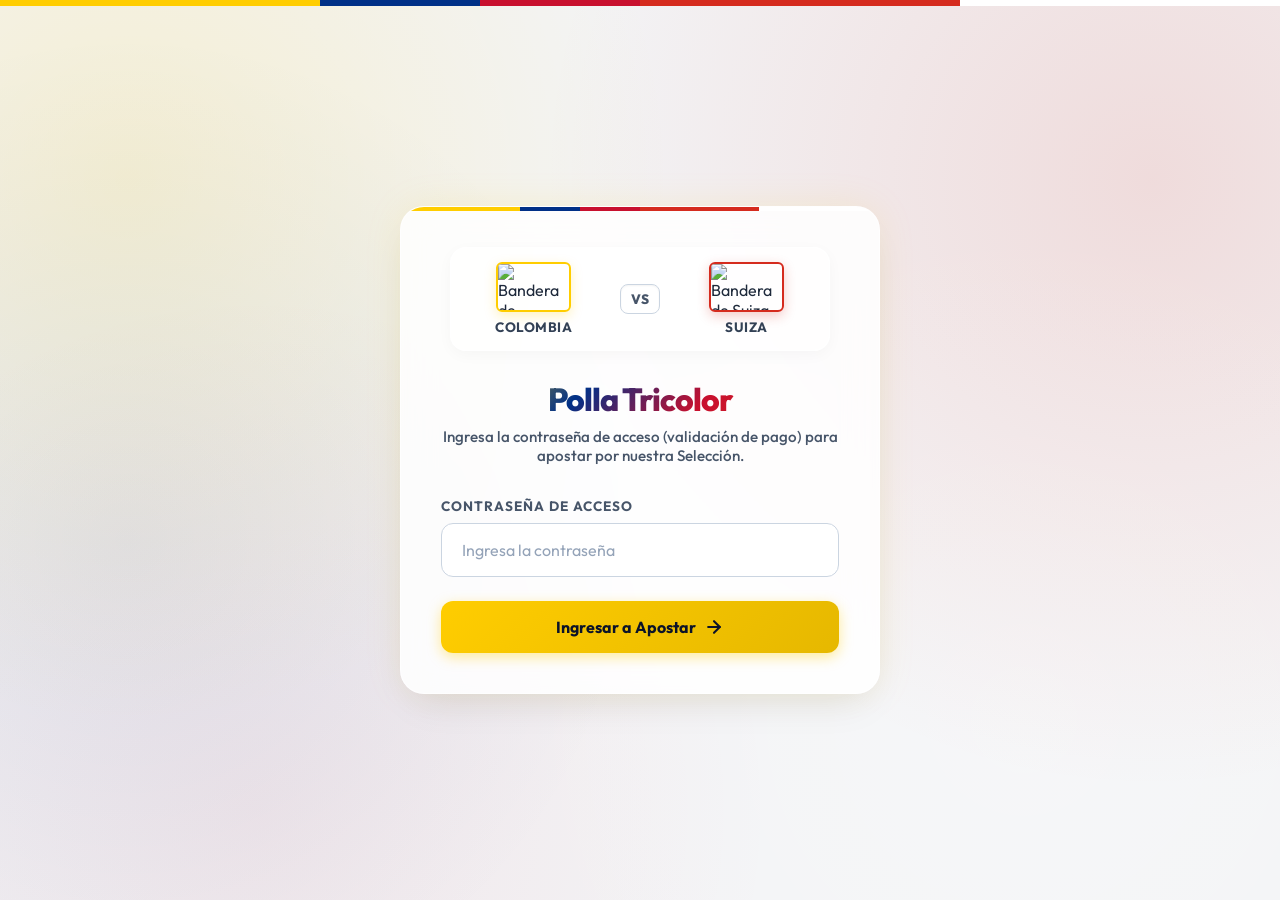
==== commit 1a98fbba: "Actualizar partido a Colombia vs Suiza, colores suizos, banderas y resetear base de datos" ====
--- a/app.html
+++ b/app.html
@@ -5,7 +5,7 @@
   <meta name="viewport" content="width=device-width, initial-scale=1.0">
   <title>Registra tu Pronóstico - Polla Tricolor</title>
   <link rel="stylesheet" href="css/style.css">
-  <meta name="description" content="Ingresa tu marcador para el partido Colombia vs. Portugal en la polla oficial.">
+  <meta name="description" content="Ingresa tu marcador para el partido Colombia vs. Suiza en la polla oficial.">
   <!-- Supabase CDN y configuración -->
   <script src="https://cdn.jsdelivr.net/npm/@supabase/supabase-js@2"></script>
   <script src="js/config.js"></script>
@@ -63,8 +63,8 @@
         </div>
         <div class="vs-badge">VS</div>
         <div class="team">
-          <img src="https://flagcdn.com/w160/pt.png" alt="Bandera de Portugal" class="team-flag">
-          <span class="team-name">Portugal</span>
+          <img src="https://flagcdn.com/w160/ch.png" alt="Bandera de Suiza" class="team-flag">
+          <span class="team-name">Suiza</span>
         </div>
       </div>
 
@@ -108,7 +108,7 @@
               placeholder="0" 
               required
             >
-            <div style="font-size: 0.75rem; text-align: center; margin-top: 0.5rem; color: var(--text-slate);">Goles Portugal</div>
+            <div style="font-size: 0.75rem; text-align: center; margin-top: 0.5rem; color: var(--text-slate);">Goles Suiza</div>
           </div>
         </div>
 
@@ -124,7 +124,7 @@
       <div style="font-size: 3.5rem; margin-bottom: 1rem; filter: drop-shadow(0 0 10px rgba(255, 205, 0, 0.3));">🏆</div>
       <h2 class="title-patriotic" style="font-size: 1.6rem; margin-bottom: 0.5rem;">¡Pronóstico Registrado!</h2>
       <p style="color: var(--text-slate); font-size: 0.9rem; margin-bottom: 1.5rem; line-height: 1.4;">
-        Tu apuesta para el partido <strong style="color: var(--col-yellow);">Colombia vs. Portugal</strong> ha sido guardada correctamente en el sistema.
+        Tu apuesta para el partido <strong style="color: var(--col-yellow);">Colombia vs. Suiza</strong> ha sido guardada correctamente en el sistema.
       </p>
       
       <div style="background: rgba(10, 15, 29, 0.4); border: 1px solid rgba(255, 255, 255, 0.05); padding: 1.25rem; border-radius: 16px; margin-bottom: 2rem; box-shadow: inset 0 2px 4px rgba(0,0,0,0.3);">
@@ -137,7 +137,7 @@
         <span id="summary-score" style="display:block; font-size:2.2rem; font-weight:800; color:var(--col-yellow); text-shadow: 0 0 10px rgba(255,205,0,0.2);"></span>
       </div>
       
-      <button onclick="window.location.reload()" class="btn-primary" style="margin-top: 0.5rem;">
+      <button onclick="window.location.href='app.html?v=' + Date.now()" class="btn-primary" style="margin-top: 0.5rem;">
         <span>Registrar Otra Apuesta</span>
       </button>
     </div>
@@ -178,7 +178,7 @@
     // Función auxiliar para calcular ganador
     function calcularGanador(golesCol, golesPor) {
       if (golesCol > golesPor) return "Colombia";
-      if (golesPor > golesCol) return "Portugal";
+      if (golesPor > golesCol) return "Suiza";
       return "Empate";
     }
 
@@ -214,7 +214,8 @@
         pronostico: {
           goles_colombia: golesCol,
           goles_congo: golesPor, // Compatibilidad bidireccional y registros previos en Supabase
-          goles_portugal: golesPor, // Nueva propiedad
+          goles_portugal: golesPor, // Compatibilidad con versión anterior
+          goles_suiza: golesPor, // Nueva propiedad para Suiza
           ganador: ganador
         },
         fecha_apuesta: new Date().toISOString()
--- a/css/style.css
+++ b/css/style.css
@@ -10,11 +10,10 @@
   --col-blue: #003087;
   --col-red: #C8102E;
   
-  /* Paleta de Portugal */
-  --portugal-green: #046A38;
-  --portugal-red: #DA291C;
-  --portugal-green-glow: rgba(4, 106, 56, 0.2);
-  --portugal-red-glow: rgba(218, 41, 28, 0.2);
+  /* Paleta de Suiza */
+  --suiza-red: #d52b1e;
+  --suiza-white: #ffffff;
+  --suiza-red-glow: rgba(213, 43, 30, 0.25);
   
   /* Variantes translúcidas y glows */
   --yellow-glow: rgba(255, 205, 0, 0.2);
@@ -265,8 +264,8 @@
 }
 
 body.login-page .team-login:last-of-type .flag-rect {
-  border-color: #046A38;
-  box-shadow: 0 4px 12px rgba(4, 106, 56, 0.25);
+  border-color: var(--suiza-red);
+  box-shadow: 0 4px 12px var(--suiza-red-glow);
 }
 
 .flag-rect:hover {
@@ -434,7 +433,7 @@
    ESTILOS PREMIUM PANTALLA DE INGRESO (LIGHT THEME TRICOLOR)
    ========================================== */
 
-/* Fondo claro y degradados sutiles con colores de Colombia y Portugal */
+/* Fondo claro y degradados sutiles con colores de Colombia y Suiza */
 body.login-page {
   background-color: #f3f4f6;
   color: #1e293b;
@@ -442,20 +441,20 @@
     radial-gradient(circle at 10% 20%, rgba(255, 205, 0, 0.14) 0%, transparent 40%),
     radial-gradient(circle at 10% 60%, rgba(0, 48, 135, 0.08) 0%, transparent 40%),
     radial-gradient(circle at 20% 90%, rgba(200, 16, 46, 0.06) 0%, transparent 40%),
-    radial-gradient(circle at 90% 20%, rgba(4, 106, 56, 0.12) 0%, transparent 45%),
-    radial-gradient(circle at 80% 80%, rgba(218, 41, 28, 0.08) 0%, transparent 45%);
+    radial-gradient(circle at 90% 20%, rgba(213, 43, 30, 0.12) 0%, transparent 45%),
+    radial-gradient(circle at 80% 80%, rgba(255, 255, 255, 0.25) 0%, transparent 45%);
   background-attachment: fixed;
 }
 
-/* Decoración superior con franjas combinadas de Colombia (50%) y Portugal (50%) */
+/* Decoración superior con franjas combinadas de Colombia (50%) y Suiza (50%) */
 body.login-page::before {
   height: 6px;
   background: linear-gradient(to right, 
     #FFCD00 0%, #FFCD00 25%, 
     #003087 25%, #003087 37.5%, 
     #C8102E 37.5%, #C8102E 50%,
-    #046A38 50%, #046A38 70%,
-    #DA291C 70%, #DA291C 100%
+    #D52B1E 50%, #D52B1E 75%,
+    #FFFFFF 75%, #FFFFFF 100%
   );
 }
 
@@ -479,7 +478,7 @@
   );
 }
 
-/* Línea decorativa combinada Colombia/Portugal integrada en la tarjeta */
+/* Línea decorativa combinada Colombia/Suiza integrada en la tarjeta */
 body.login-page .glass-card::before {
   content: '';
   position: absolute;
@@ -491,15 +490,15 @@
     var(--col-yellow) 0%, var(--col-yellow) 25%, 
     var(--col-blue) 25%, var(--col-blue) 37.5%, 
     var(--col-red) 37.5%, var(--col-red) 50%,
-    var(--portugal-green) 50%, var(--portugal-green) 70%,
-    var(--portugal-red) 70%, var(--portugal-red) 100%
+    var(--suiza-red) 50%, var(--suiza-red) 75%,
+    var(--suiza-white) 75%, var(--suiza-white) 100%
   );
   z-index: 5;
 }
 
 /* Título patriótico con degradado en los colores de ambas selecciones */
 body.login-page .title-patriotic {
-  background: linear-gradient(135deg, #FFCD00 0%, #003087 25%, #C8102E 50%, #046A38 75%, #DA291C 100%);
+  background: linear-gradient(135deg, #FFCD00 0%, #003087 35%, #C8102E 65%, #D52B1E 100%);
   -webkit-background-clip: text;
   -webkit-text-fill-color: transparent;
   text-shadow: none;
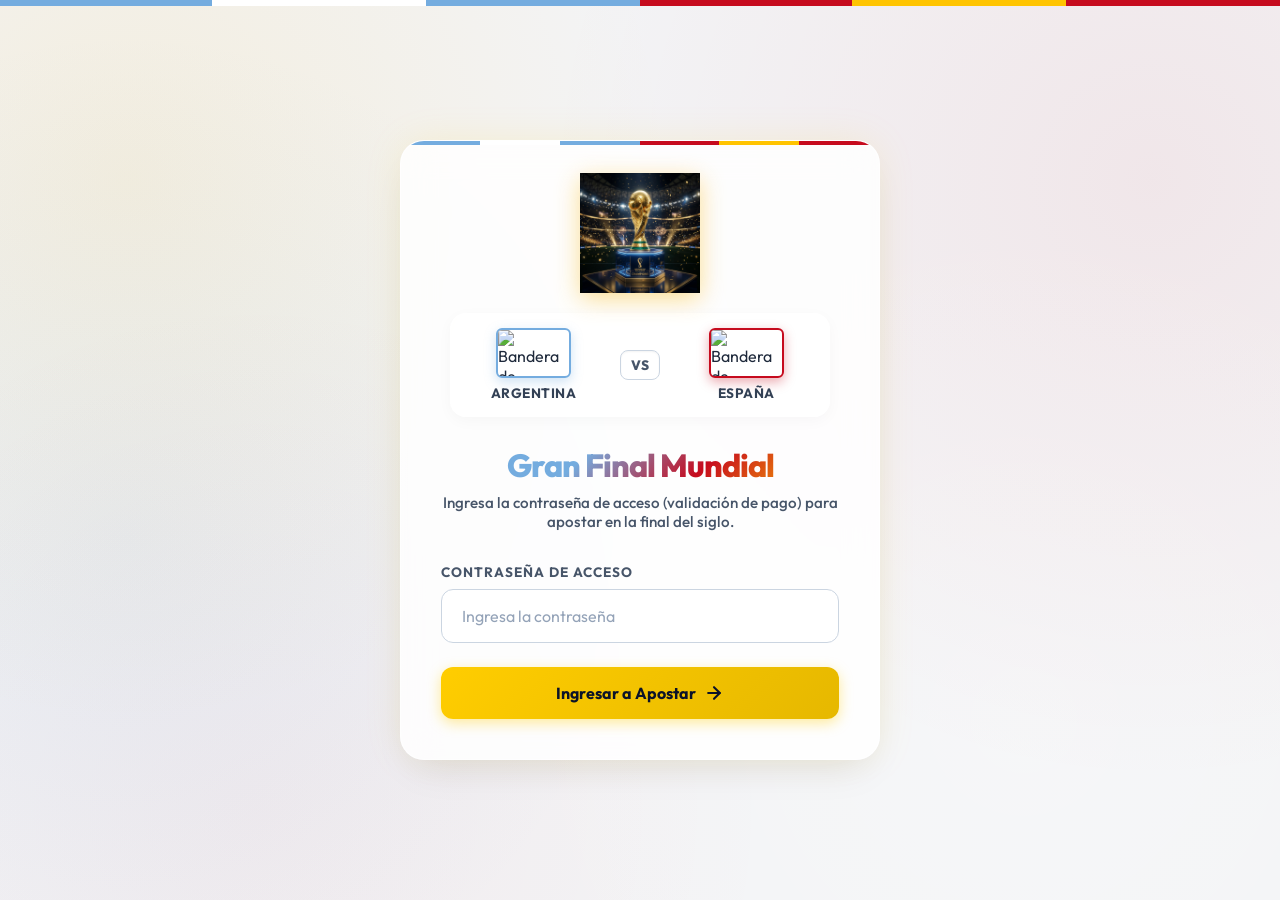
==== commit 39d34a40: "Ajuste de polla para la final del mundial Argentina vs España con acumulado base de .000 COP" ====
--- a/app.html
+++ b/app.html
@@ -58,13 +58,13 @@
       <!-- Tarjeta del Partido -->
       <div class="match-card">
         <div class="team">
-          <img src="https://flagcdn.com/w160/co.png" alt="Bandera de Colombia" class="team-flag">
-          <span class="team-name">Colombia</span>
+          <img src="https://flagcdn.com/w160/ar.png" alt="Bandera de Argentina" class="team-flag">
+          <span class="team-name">Argentina</span>
         </div>
         <div class="vs-badge">VS</div>
         <div class="team">
-          <img src="https://flagcdn.com/w160/ch.png" alt="Bandera de Suiza" class="team-flag">
-          <span class="team-name">Suiza</span>
+          <img src="https://flagcdn.com/w160/es.png" alt="Bandera de España" class="team-flag">
+          <span class="team-name">España</span>
         </div>
       </div>
 
@@ -86,14 +86,14 @@
           <div class="team-prediction">
             <input 
               type="number" 
-              id="goals-col" 
+              id="goals-arg" 
               class="input-field score-input" 
               min="0" 
               max="20" 
               placeholder="0" 
               required
             >
-            <div style="font-size: 0.75rem; text-align: center; margin-top: 0.5rem; color: var(--text-slate);">Goles COL</div>
+            <div style="font-size: 0.75rem; text-align: center; margin-top: 0.5rem; color: var(--text-slate);">Goles ARG</div>
           </div>
           
           <div class="score-divider">:</div>
@@ -101,14 +101,14 @@
           <div class="team-prediction">
             <input 
               type="number" 
-              id="goals-por" 
+              id="goals-esp" 
               class="input-field score-input" 
               min="0" 
               max="20" 
               placeholder="0" 
               required
             >
-            <div style="font-size: 0.75rem; text-align: center; margin-top: 0.5rem; color: var(--text-slate);">Goles Suiza</div>
+            <div style="font-size: 0.75rem; text-align: center; margin-top: 0.5rem; color: var(--text-slate);">Goles ESP</div>
           </div>
         </div>
 
@@ -124,7 +124,7 @@
       <div style="font-size: 3.5rem; margin-bottom: 1rem; filter: drop-shadow(0 0 10px rgba(255, 205, 0, 0.3));">🏆</div>
       <h2 class="title-patriotic" style="font-size: 1.6rem; margin-bottom: 0.5rem;">¡Pronóstico Registrado!</h2>
       <p style="color: var(--text-slate); font-size: 0.9rem; margin-bottom: 1.5rem; line-height: 1.4;">
-        Tu apuesta para el partido <strong style="color: var(--col-yellow);">Colombia vs. Suiza</strong> ha sido guardada correctamente en el sistema.
+        Tu apuesta para la final <strong style="color: var(--col-yellow);">Argentina vs. España</strong> ha sido guardada correctamente en el sistema.
       </p>
       
       <div style="background: rgba(10, 15, 29, 0.4); border: 1px solid rgba(255, 255, 255, 0.05); padding: 1.25rem; border-radius: 16px; margin-bottom: 2rem; box-shadow: inset 0 2px 4px rgba(0,0,0,0.3);">
@@ -170,15 +170,15 @@
 
     const betForm = document.getElementById('bet-form');
     const fullnameInput = document.getElementById('fullname');
-    const goalsColInput = document.getElementById('goals-col');
-    const goalsCgoInput = document.getElementById('goals-por');
+    const goalsArgInput = document.getElementById('goals-arg');
+    const goalsEspInput = document.getElementById('goals-esp');
     const notification = document.getElementById('notification');
     const submitBtn = document.getElementById('submit-btn');
 
     // Función auxiliar para calcular ganador
-    function calcularGanador(golesCol, golesPor) {
-      if (golesCol > golesPor) return "Colombia";
-      if (golesPor > golesCol) return "Suiza";
+    function calcularGanador(golesArg, golesEsp) {
+      if (golesArg > golesEsp) return "Argentina";
+      if (golesEsp > golesArg) return "España";
       return "Empate";
     }
 
@@ -195,9 +195,9 @@
         }
       } else {
         // Fallback a LocalStorage local
-        let apuestasLocales = JSON.parse(localStorage.getItem('apuestas_tricolor') || '[]');
+        let apuestasLocales = JSON.parse(localStorage.getItem('apuestas_mundialista') || '[]');
         apuestasLocales.push(apuestaData);
-        localStorage.setItem('apuestas_tricolor', JSON.stringify(apuestasLocales));
+        localStorage.setItem('apuestas_mundialista', JSON.stringify(apuestasLocales));
       }
       return true;
     }
@@ -205,17 +205,15 @@
     betForm.addEventListener('submit', async (e) => {
       e.preventDefault();
       
-      const golesCol = parseInt(goalsColInput.value);
-      const golesPor = parseInt(goalsCgoInput.value);
-      const ganador = calcularGanador(golesCol, golesPor);
+      const golesArg = parseInt(goalsArgInput.value);
+      const golesEsp = parseInt(goalsEspInput.value);
+      const ganador = calcularGanador(golesArg, golesEsp);
       
       const apuestaData = {
         nombre_apostador: fullnameInput.value.trim(),
         pronostico: {
-          goles_colombia: golesCol,
-          goles_congo: golesPor, // Compatibilidad bidireccional y registros previos en Supabase
-          goles_portugal: golesPor, // Compatibilidad con versión anterior
-          goles_suiza: golesPor, // Nueva propiedad para Suiza
+          goles_argentina: golesArg,
+          goles_espana: golesEsp,
           ganador: ganador
         },
         fecha_apuesta: new Date().toISOString()
@@ -234,7 +232,7 @@
         
         // Cargar los datos en la tarjeta de resumen
         document.getElementById('summary-name').innerText = apuestaData.nombre_apostador;
-        document.getElementById('summary-score').innerText = `${golesCol} - ${golesPor}`;
+        document.getElementById('summary-score').innerText = `${golesArg} - ${golesEsp}`;
 
         // Limpiar formulario
         betForm.reset();
--- a/css/style.css
+++ b/css/style.css
@@ -5,21 +5,29 @@
   --bg-card: rgba(20, 27, 45, 0.75);
   --border-glow: rgba(255, 255, 255, 0.08);
   
-  /* Paleta Patria de Colombia (Ajustada para diseño premium) */
-  --col-yellow: #FFCD00;
-  --col-blue: #003087;
-  --col-red: #C8102E;
-  
-  /* Paleta de Suiza */
-  --suiza-red: #d52b1e;
+  /* Paleta de Argentina */
+  --arg-blue: #74acdf;
+  --arg-white: #ffffff;
+  --arg-gold: #f6b512;
+  
+  /* Paleta de España */
+  --esp-red: #c60b1e;
+  --esp-yellow: #ffc400;
+  
+  /* Mapeo para compatibilidad y consistencia visual */
+  --col-yellow: #f6b512;
+  --col-blue: #74acdf;
+  --col-red: #c60b1e;
+  
+  --suiza-red: #c60b1e;
   --suiza-white: #ffffff;
-  --suiza-red-glow: rgba(213, 43, 30, 0.25);
+  --suiza-red-glow: rgba(198, 11, 30, 0.25);
   
   /* Variantes translúcidas y glows */
-  --yellow-glow: rgba(255, 205, 0, 0.2);
-  --yellow-light: rgba(255, 205, 0, 0.1);
-  --blue-glow: rgba(0, 48, 135, 0.4);
-  --red-glow: rgba(200, 16, 46, 0.3);
+  --yellow-glow: rgba(246, 181, 18, 0.25);
+  --yellow-light: rgba(246, 181, 18, 0.1);
+  --blue-glow: rgba(116, 172, 223, 0.35);
+  --red-glow: rgba(198, 11, 30, 0.25);
   
   --text-white: #f8fafc;
   --text-slate: #94a3b8;
@@ -48,11 +56,11 @@
   background-image: 
     radial-gradient(circle at 10% 20%, var(--yellow-light) 0%, transparent 40%),
     radial-gradient(circle at 90% 80%, var(--blue-glow) 0%, transparent 50%),
-    radial-gradient(circle at 50% 50%, rgba(200, 16, 46, 0.05) 0%, transparent 60%);
+    radial-gradient(circle at 50% 50%, rgba(198, 11, 30, 0.04) 0%, transparent 60%);
   background-attachment: fixed;
 }
 
-/* Decoraciones patrias de fondo */
+/* Decoraciones premium de fondo (Argentina & España) */
 body::before {
   content: '';
   position: absolute;
@@ -60,7 +68,14 @@
   left: 0;
   right: 0;
   height: 5px;
-  background: linear-gradient(to right, var(--col-yellow) 0%, var(--col-yellow) 50%, var(--col-blue) 50%, var(--col-blue) 75%, var(--col-red) 75%, var(--col-red) 100%);
+  background: linear-gradient(to right, 
+    #74acdf 0%, #74acdf 16.6%, 
+    #ffffff 16.6%, #ffffff 33.3%, 
+    #74acdf 33.3%, #74acdf 50%,
+    #c60b1e 50%, #c60b1e 66.6%,
+    #ffc400 66.6%, #ffc400 83.3%,
+    #c60b1e 83.3%, #c60b1e 100%
+  );
   z-index: 10;
 }
 
@@ -259,13 +274,13 @@
 }
 
 body.login-page .team-login:first-of-type .flag-rect {
-  border-color: #FFCD00;
-  box-shadow: 0 4px 12px rgba(255, 205, 0, 0.25);
+  border-color: #74acdf;
+  box-shadow: 0 4px 12px rgba(116, 172, 223, 0.35);
 }
 
 body.login-page .team-login:last-of-type .flag-rect {
-  border-color: var(--suiza-red);
-  box-shadow: 0 4px 12px var(--suiza-red-glow);
+  border-color: #c60b1e;
+  box-shadow: 0 4px 12px rgba(198, 11, 30, 0.35);
 }
 
 .flag-rect:hover {
@@ -433,28 +448,29 @@
    ESTILOS PREMIUM PANTALLA DE INGRESO (LIGHT THEME TRICOLOR)
    ========================================== */
 
-/* Fondo claro y degradados sutiles con colores de Colombia y Suiza */
+/* Fondo claro y degradados sutiles con colores de Argentina y España */
 body.login-page {
   background-color: #f3f4f6;
   color: #1e293b;
   background-image: 
-    radial-gradient(circle at 10% 20%, rgba(255, 205, 0, 0.14) 0%, transparent 40%),
-    radial-gradient(circle at 10% 60%, rgba(0, 48, 135, 0.08) 0%, transparent 40%),
-    radial-gradient(circle at 20% 90%, rgba(200, 16, 46, 0.06) 0%, transparent 40%),
-    radial-gradient(circle at 90% 20%, rgba(213, 43, 30, 0.12) 0%, transparent 45%),
+    radial-gradient(circle at 10% 20%, rgba(246, 181, 18, 0.1) 0%, transparent 40%),
+    radial-gradient(circle at 10% 60%, rgba(116, 172, 223, 0.1) 0%, transparent 40%),
+    radial-gradient(circle at 20% 90%, rgba(198, 11, 30, 0.04) 0%, transparent 40%),
+    radial-gradient(circle at 90% 20%, rgba(198, 11, 30, 0.06) 0%, transparent 45%),
     radial-gradient(circle at 80% 80%, rgba(255, 255, 255, 0.25) 0%, transparent 45%);
   background-attachment: fixed;
 }
 
-/* Decoración superior con franjas combinadas de Colombia (50%) y Suiza (50%) */
+/* Decoración superior con franjas combinadas de Argentina (50%) y España (50%) */
 body.login-page::before {
   height: 6px;
   background: linear-gradient(to right, 
-    #FFCD00 0%, #FFCD00 25%, 
-    #003087 25%, #003087 37.5%, 
-    #C8102E 37.5%, #C8102E 50%,
-    #D52B1E 50%, #D52B1E 75%,
-    #FFFFFF 75%, #FFFFFF 100%
+    #74acdf 0%, #74acdf 16.6%, 
+    #ffffff 16.6%, #ffffff 33.3%, 
+    #74acdf 33.3%, #74acdf 50%,
+    #c60b1e 50%, #c60b1e 66.6%,
+    #ffc400 66.6%, #ffc400 83.3%,
+    #c60b1e 83.3%, #c60b1e 100%
   );
 }
 
@@ -478,7 +494,7 @@
   );
 }
 
-/* Línea decorativa combinada Colombia/Suiza integrada en la tarjeta */
+/* Línea decorativa combinada Argentina/España integrada en la tarjeta */
 body.login-page .glass-card::before {
   content: '';
   position: absolute;
@@ -487,18 +503,19 @@
   right: 0;
   height: 4px;
   background: linear-gradient(to right, 
-    var(--col-yellow) 0%, var(--col-yellow) 25%, 
-    var(--col-blue) 25%, var(--col-blue) 37.5%, 
-    var(--col-red) 37.5%, var(--col-red) 50%,
-    var(--suiza-red) 50%, var(--suiza-red) 75%,
-    var(--suiza-white) 75%, var(--suiza-white) 100%
+    #74acdf 0%, #74acdf 16.6%, 
+    #ffffff 16.6%, #ffffff 33.3%, 
+    #74acdf 33.3%, #74acdf 50%,
+    #c60b1e 50%, #c60b1e 66.6%,
+    #ffc400 66.6%, #ffc400 83.3%,
+    #c60b1e 83.3%, #c60b1e 100%
   );
   z-index: 5;
 }
 
 /* Título patriótico con degradado en los colores de ambas selecciones */
 body.login-page .title-patriotic {
-  background: linear-gradient(135deg, #FFCD00 0%, #003087 35%, #C8102E 65%, #D52B1E 100%);
+  background: linear-gradient(135deg, #74acdf 0%, #74acdf 35%, #c60b1e 65%, #ffc400 100%);
   -webkit-background-clip: text;
   -webkit-text-fill-color: transparent;
   text-shadow: none;
@@ -560,3 +577,16 @@
   stroke: #0b1329;
 }
 
+@keyframes float {
+  0% {
+    transform: translateY(0px);
+  }
+  50% {
+    transform: translateY(-10px);
+  }
+  100% {
+    transform: translateY(0px);
+  }
+}
+
+
